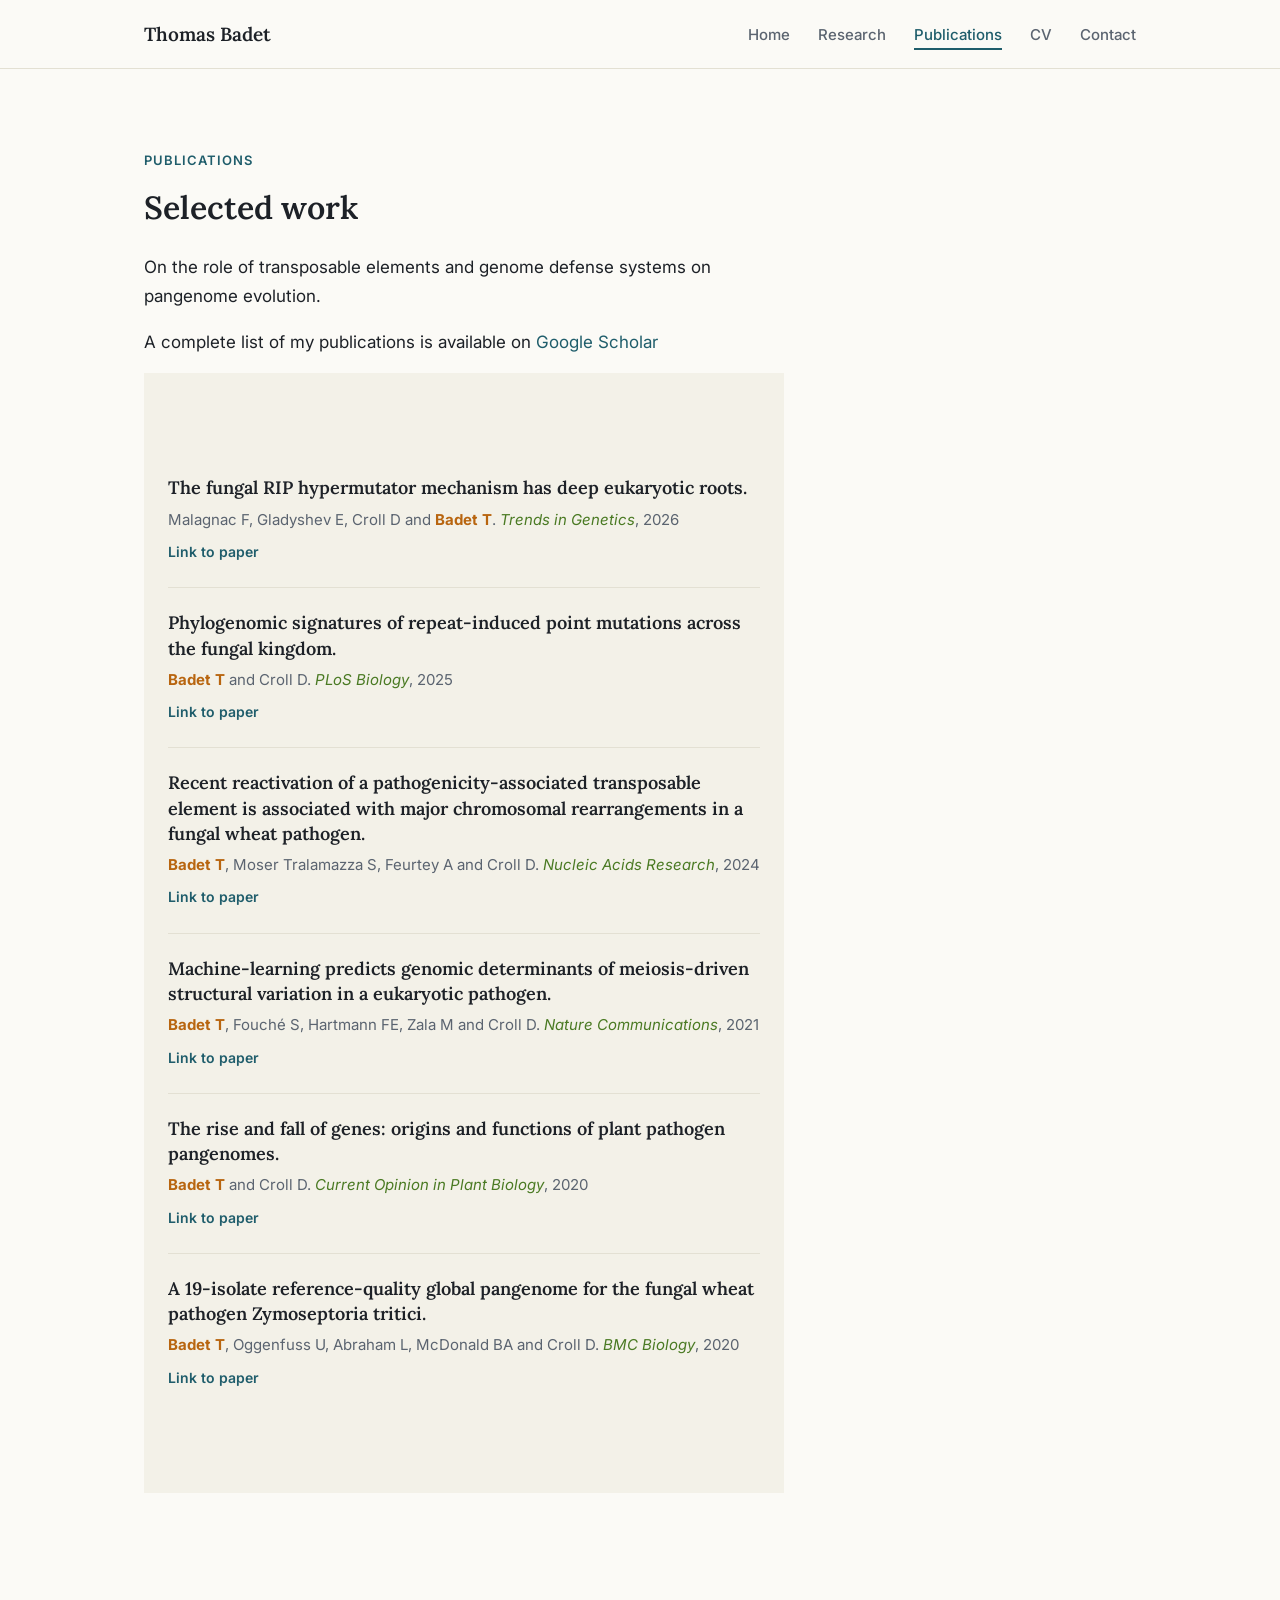
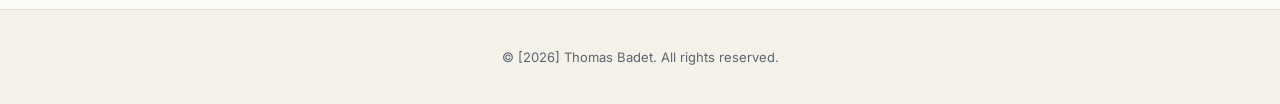
==== pages/publications.html @ 8e473db3 "Add files via upload" ====
<!DOCTYPE html>
<html lang="en">
<head>
<meta charset="UTF-8">
<meta name="viewport" content="width=device-width, initial-scale=1.0">
<title>Publications | Thomas Badet</title>
<link rel="preconnect" href="https://fonts.googleapis.com">
<link rel="preconnect" href="https://fonts.gstatic.com" crossorigin>
<link href="https://fonts.googleapis.com/css2?family=Inter:wght@400;500;600&family=Lora:wght@500;600&display=swap" rel="stylesheet">
<link rel="stylesheet" href="../assets/css/style.css">
</head>
<body>

<header class="site-header">
  <div class="nav-inner">
    <a class="nav-brand" href="../index.html">Thomas Badet</a>
    <ul class="nav-links">
      <li><a href="../index.html">Home</a></li>
      <li><a href="research.html">Research</a></li>
      <li><a href="publications.html" class="is-active">Publications</a></li>
      <li><a href="cv.html">CV</a></li>
      <li><a href="../index.html#contact">Contact</a></li>
    </ul>
  </div>
</header>

<main>

  <section>
    <div class="wrap">
      <div class="section-head">
        <span class="eyebrow">Publications</span>
        <h2 style="font-size: 32px;">Selected work</h2>
        <p class="lede">On the role of transposable elements and genome defense systems on pangenome evolution. </p>
        <p class="lede">A complete list of my publications is available on <a target="_blank" rel="noopener noreferrer" href="https://scholar.google.com/citations?user=i1IP7FYAAAAJ&hl">Google Scholar</a></p>

<section class="alt reveal">
  <div class="wrap">

    <ul class="pub-list">
      <li>
        <h3>The fungal RIP hypermutator mechanism has deep eukaryotic roots.</h3>
        <p class="pub-meta">
          Malagnac F, Gladyshev E, Croll D and
          <span class="author-highlight">Badet T</span>.
          <span class="journal">Trends in Genetics</span>, 2026
        </p>
        <a href="https://doi.org/10.1016/j.tig.2026.05.008" target="_blank" rel="noopener noreferrer" class="paper-link">
          Link to paper
        </a>
      </li>

      <li>
        <h3>Phylogenomic signatures of repeat-induced point mutations across the fungal kingdom.</h3>
        <p class="pub-meta">
          <span class="author-highlight">Badet T</span> and Croll D.
          <span class="journal">PLoS Biology</span>, 2025
        </p>
        <a href="https://doi.org/10.1371/journal.pbio.3003433" target="_blank" rel="noopener noreferrer" class="paper-link">
          Link to paper
        </a>
      </li>

      <li>
        <h3>Recent reactivation of a pathogenicity-associated transposable element is associated with major chromosomal rearrangements in a fungal wheat pathogen.</h3>
        <p class="pub-meta">
          <span class="author-highlight">Badet T</span>,
          Moser Tralamazza S, Feurtey A and Croll D.
          <span class="journal">Nucleic Acids Research</span>, 2024
        </p>
        <a href="https://doi.org/10.1093/nar/gkad1214" target="_blank" rel="noopener noreferrer" class="paper-link">
          Link to paper
        </a>
      </li>

      <li>
        <h3>Machine-learning predicts genomic determinants of meiosis-driven structural variation in a eukaryotic pathogen.</h3>
        <p class="pub-meta">
          <span class="author-highlight">Badet T</span>,
          Fouché S, Hartmann FE, Zala M and Croll D.
          <span class="journal">Nature Communications</span>, 2021
        </p>
        <a href="https://www.nature.com/articles/s41467-021-23862-x" target="_blank" rel="noopener noreferrer" class="paper-link">
          Link to paper
        </a>
      </li>

      <li>
        <h3>The rise and fall of genes: origins and functions of plant pathogen pangenomes.</h3>
        <p class="pub-meta">
          <span class="author-highlight">Badet T</span> and Croll D.
          <span class="journal">Current Opinion in Plant Biology</span>, 2020
        </p>
        <a href="https://doi.org/10.1016/j.pbi.2020.04.009" target="_blank" rel="noopener noreferrer" class="paper-link">
          Link to paper
        </a>
      </li>

      <li>
        <h3>A 19-isolate reference-quality global pangenome for the fungal wheat pathogen Zymoseptoria tritici.</h3>
        <p class="pub-meta">
          <span class="author-highlight">Badet T</span>,
          Oggenfuss U, Abraham L, McDonald BA and Croll D.
          <span class="journal">BMC Biology</span>, 2020
        </p>
        <a href="https://doi.org/10.1186/s12915-020-0744-3" target="_blank" rel="noopener noreferrer" class="paper-link">
          Link to paper
        </a>
      </li>

    </ul>

  </div>
</section>

</main>

<footer class="site-footer">
  <div class="wrap">
    <p>© [2026] Thomas Badet. All rights reserved.</p>
  </div>
</footer>

<script src="../assets/js/main.js"></script>
</body>
</html>
---- assets/css/style.css ----
/* ==========================================================================
   Academic profile — shared stylesheet
   Used by index.html and everything in /pages/
   ========================================================================== */

:root{
  --bg: #fbfaf6;
  --bg-alt: #f3f1e8;
  --surface: #ffffff;
  --text: #1d2127;
  --text-muted: #5b6470;
  --accent: #1f5d6b;
  --accent-dark: #133b45;
  --accent-soft: rgba(31,93,107,0.08);
  --border: #e3e0d3;
  --shadow: rgba(20,30,35,0.10);

  --hl-author: #b8650f;
  --hl-journal: #4a7a23;
  --hl-affiliation: #8a6a4f;

  --serif: 'Lora', Georgia, serif;
  --sans: 'Inter', -apple-system, BlinkMacSystemFont, sans-serif;
  --max-w: 1040px;
  --radius: 6px;

  color-scheme: light;
}

html[data-theme="dark"]{
  --bg: #13171b;
  --bg-alt: #191e23;
  --surface: #1a1f24;
  --text: #e8e6df;
  --text-muted: #98a1ab;
  --accent: #6fc4d4;
  --accent-dark: #a3dce6;
  --accent-soft: rgba(111,196,212,0.12);
  --border: #2a3037;
  --shadow: rgba(0,0,0,0.45);

  --hl-author: #e2a45c;
  --hl-journal: #8fc065;
  --hl-affiliation: #b59a82;

  color-scheme: dark;
}

*{ box-sizing: border-box; }
html{ scroll-behavior: smooth; }

body{
  margin: 0;
  background: var(--bg);
  color: var(--text);
  font-family: var(--sans);
  font-size: 16px;
  line-height: 1.7;
  -webkit-font-smoothing: antialiased;
  transition: background-color .25s ease, color .25s ease;
}

a{ color: var(--accent); text-decoration: none; }
a:hover{ text-decoration: underline; }
a:focus-visible, button:focus-visible{
  outline: 2px solid var(--accent);
  outline-offset: 3px;
}

img{ max-width: 100%; display: block; }

h1, h2, h3{ font-family: var(--serif); font-weight: 600; margin: 0 0 .5em; color: var(--text); }

.wrap{
  max-width: var(--max-w);
  margin: 0 auto;
  padding: 0 24px;
}

.eyebrow{
  display: block;
  font-size: 13px;
  letter-spacing: .08em;
  text-transform: uppercase;
  color: var(--accent);
  font-weight: 600;
  margin-bottom: 10px;
}

/* ---------- Reveal-on-scroll ---------- */
.reveal{ opacity: 0; transform: translateY(14px); transition: opacity .6s ease, transform .6s ease; }
.reveal.is-visible{ opacity: 1; transform: translateY(0); }
@media (prefers-reduced-motion: reduce){
  .reveal{ opacity: 1; transform: none; transition: none; }
}

/* ---------- Header / Nav ---------- */
.site-header{
  position: sticky;
  top: 0;
  z-index: 50;
  background: var(--bg);
  background: color-mix(in srgb, var(--bg) 92%, transparent);
  backdrop-filter: blur(8px);
  border-bottom: 1px solid var(--border);
  transition: background-color .25s ease, border-color .25s ease;
}
.nav-inner{
  max-width: var(--max-w);
  margin: 0 auto;
  padding: 18px 24px;
  display: flex;
  align-items: center;
  justify-content: space-between;
  flex-wrap: wrap;
  gap: 14px;
}
.nav-brand{
  font-family: var(--serif);
  font-size: 19px;
  font-weight: 600;
  color: var(--text);
}
.nav-brand:hover{ text-decoration: none; }
.nav-group{
  display: flex;
  align-items: center;
  gap: 28px;
  flex-wrap: wrap;
}
.nav-links{
  display: flex;
  gap: 28px;
  list-style: none;
  margin: 0;
  padding: 0;
  flex-wrap: wrap;
}
.nav-links a{
  color: var(--text-muted);
  font-size: 15px;
  font-weight: 500;
  text-decoration: none;
  padding-bottom: 4px;
  border-bottom: 2px solid transparent;
}
.nav-links a:hover{ color: var(--accent); text-decoration: none; }
.nav-links a.is-active{
  color: var(--accent);
  border-color: var(--accent);
}

/* ---------- Theme toggle ---------- */
.theme-toggle{
  display: inline-flex;
  align-items: center;
  justify-content: center;
  width: 36px;
  height: 36px;
  border-radius: 999px;
  border: 1px solid var(--border);
  background: var(--surface);
  color: var(--text-muted);
  cursor: pointer;
  flex-shrink: 0;
  transition: background-color .2s ease, border-color .2s ease, color .2s ease;
}
.theme-toggle:hover{ color: var(--accent); border-color: var(--accent); }
.theme-toggle svg{ width: 17px; height: 17px; }
.theme-toggle .icon-sun{ display: none; }
.theme-toggle .icon-moon{ display: block; }
html[data-theme="dark"] .theme-toggle .icon-sun{ display: block; }
html[data-theme="dark"] .theme-toggle .icon-moon{ display: none; }

main{ display: block; }

section{ padding: 80px 0; }
section.alt{ background: var(--bg-alt); transition: background-color .25s ease; }
section + section{ border-top: 1px solid var(--border); }

/* ---------- Buttons ---------- */
.btn{
  display: inline-block;
  font-size: 14px;
  font-weight: 600;
  padding: 11px 22px;
  border-radius: var(--radius);
  border: 1px solid var(--accent);
  color: var(--accent);
  text-decoration: none;
  transition: background-color .15s ease, color .15s ease;
}
.btn:hover{ background: var(--accent-soft); text-decoration: none; }
.btn-primary{ background: var(--accent); color: #fff; border-color: var(--accent); }
.btn-primary:hover{ background: var(--accent-dark); border-color: var(--accent-dark); color: var(--bg); }

/* ---------- Hero ---------- */
.hero{
  display: grid;
  grid-template-columns: 0.85fr 1.15fr;
  gap: 48px;
  align-items: center;
  padding-top: 56px;
}
.hero-photo-frame{
  width: 100%;
  max-width: 280px;
  aspect-ratio: 1/1;
  border-radius: var(--radius);
  overflow: hidden;
  box-shadow: 0 12px 28px var(--shadow);
  background: var(--bg-alt);
}
.hero-photo-frame img{ width: 100%; height: 100%; object-fit: cover; }
.photo-placeholder{
  width: 100%;
  height: 100%;
  display: flex;
  flex-direction: column;
  align-items: center;
  justify-content: center;
  gap: 12px;
  color: var(--text-muted);
  border: 1px dashed var(--border);
}
.photo-placeholder svg{ width: 50px; height: 50px; opacity: .5; }
.photo-placeholder span{ font-size: 12px; text-align: center; padding: 0 18px; }

.hero h1{ font-size: clamp(34px, 5vw, 48px); line-height: 1.1; margin-bottom: 10px; }
.hero-role{ color: var(--text-muted); font-size: 17px; margin-bottom: 22px; }
.hero-tagline{ color: var(--text); max-width: 560px; margin-bottom: 26px; }
.hero-actions{ display: flex; gap: 12px; flex-wrap: wrap; }

/* ---------- About / Research teaser ---------- */
.section-head{ max-width: 640px; margin-bottom: 36px; }
.section-head h2{ font-size: 28px; }
.lede{ font-size: 17px; color: var(--text); max-width: 700px; }
.instruction{ color: var(--text-muted); font-style: italic; font-size: 14px; margin-top: 10px; }
.tags{ display: flex; flex-wrap: wrap; gap: 10px; margin-top: 24px; list-style: none; padding: 0; }
.tags li{
  font-size: 13px;
  color: var(--accent-dark);
  background: var(--accent-soft);
  padding: 6px 14px;
  border-radius: 999px;
}
html[data-theme="dark"] .tags li{ color: var(--text); }

.research-frame img {
  width: 100%;
  height: 100%;
  object-fit: contain;
}
/* ---------- Timeline ---------- */
.timeline{ margin-top: 8px; position: relative; }
.timeline-item{
  display: grid;
  grid-template-columns: 140px 1fr;
  gap: 24px;
  padding: 26px 0;
  border-top: 1px solid var(--border);
}
.timeline-item:first-child{ border-top: none; }
.timeline-years{ font-weight: 600; color: var(--accent); font-size: 16px; }
.timeline-item h3{ font-size: 21px; margin-bottom: 4px; }
.timeline-meta{ color: var(--text-muted); font-size: 15px; margin-bottom: 10px; }
.timeline-item ul{ margin: 0; padding-left: 18px; }
.timeline-item li{ margin-bottom: 6px; font-size: 15px; }

/* ---------- Research theme blocks (research.html) ---------- */
.theme-block{
  display: grid;
  grid-template-columns: 1.5fr 1fr;
  gap: 36px;
  align-items: center;
  padding: 36px 0;
  border-top: 1px solid var(--border);
}
.theme-block:first-child{ border-top: none; padding-top: 0; }
.theme-block:nth-child(even) .theme-image{ order: -1; }
.theme-block h3{ font-size: 20px; margin-bottom: 12px; }
.theme-block p{ color: var(--text-muted); margin: 0; }
.theme-image img{
  width: 100%;
  height: auto;
  border-radius: var(--radius);
  border: 1px solid var(--border);
  box-shadow: 0 10px 24px var(--shadow);
}

/* ---------- Publications: card grid (index.html) ---------- */
.pub-grid{
  display: grid;
  grid-template-columns: repeat(auto-fit, minmax(280px, 1fr));
  gap: 28px;
  margin-top: 8px;
}
.pub-card{
  background: var(--surface);
  border: 1px solid var(--border);
  border-radius: var(--radius);
  overflow: hidden;
  display: flex;
  flex-direction: column;
  transition: transform .2s ease, box-shadow .2s ease, border-color .2s ease;
}
.pub-card:hover{ transform: translateY(-3px); box-shadow: 0 14px 28px var(--shadow); }
.pub-thumb{
  aspect-ratio: 16/10;
  background: var(--bg-alt);
  display: flex;
  align-items: center;
  justify-content: center;
  border-bottom: 1px solid var(--border);
  overflow: hidden;
}
.pub-thumb img{ width: 100%; height: 100%; object-fit: cover; }
.pub-thumb span{ font-size: 12px; color: var(--text-muted); }
.pub-body{ padding: 20px; display: flex; flex-direction: column; gap: 8px; flex: 1; }
.pub-body h3{ font-size: 17px; line-height: 1.4; }
.pub-meta{ font-size: 14px; color: var(--text-muted); margin: 0; }
.pub-link{ font-size: 14px; font-weight: 600; margin-top: auto; }

/* ---------- Publications: full list (publications.html, cv.html) ---------- */
.pub-list{
  list-style: none;
  margin: 0;
  padding: 0;
}
.pub-list li{
  padding: 22px 0;
  border-top: 1px solid var(--border);
}
.pub-list li:first-child{ border-top: none; }
.pub-list h3{
  margin: 0 0 6px;
  font-size: 18px;
  line-height: 1.4;
}
.pub-list .pub-meta{ font-size: 15px; margin-bottom: 6px; }
.pub-list .paper-link{ font-size: 14px; font-weight: 600; color: var(--accent); }

.author-highlight{ color: var(--hl-author); font-weight: 700; }
.journal{ color: var(--hl-journal); font-style: italic; }

/* ---------- CV page ---------- */
.cv-intro{ font-size: 16px; max-width: 760px; color: var(--text); }
.cv-section{ margin-bottom: 44px; }
.cv-section h2{ font-size: 22px; margin-bottom: 18px; }
.cv-list{ list-style: none; margin: 0; padding: 0; }
.cv-list li{
  display: grid;
  grid-template-columns: 120px 1fr;
  gap: 18px;
  padding: 14px 0;
  border-top: 1px solid var(--border);
  font-size: 15px;
}
.cv-list li:first-child{ border-top: none; }
.cv-list .yr{ color: var(--accent); font-weight: 600; font-size: 15px; }
.cv-list h3{ font-size: 17px; margin: 0 0 4px; }
.cv-list .cv-affiliation{ color: var(--hl-affiliation); font-size: 14px; margin: 0; }

/* ---------- Contact ---------- */
.contact-grid{
  display: grid;
  grid-template-columns: 1fr 1fr;
  gap: 48px;
  margin-top: 8px;
}
.contact-block h3{
  font-size: 14px;
  text-transform: uppercase;
  letter-spacing: .05em;
  color: var(--text-muted);
  margin-bottom: 16px;
}
.contact-block p{ margin: 0 0 6px; font-size: 15px; }
.connect-list{ list-style: none; margin: 0; padding: 0; display: flex; flex-direction: column; gap: 10px; }
.connect-list a{ font-size: 15px; color: var(--text); }
.connect-list a:hover{ color: var(--accent); }

/* ---------- Footer ---------- */
.site-footer{
  background: var(--bg-alt);
  border-top: 1px solid var(--border);
  padding: 36px 0;
  text-align: center;
  transition: background-color .25s ease, border-color .25s ease;
}
.site-footer p{ font-size: 13px; color: var(--text-muted); margin: 0; }

/* ---------- Responsive ---------- */
@media (max-width: 820px){
  .hero{ grid-template-columns: 1fr; }
  .hero-photo-frame{ margin: 0 auto; }
  .contact-grid{ grid-template-columns: 1fr; gap: 30px; }
  .timeline-item{ grid-template-columns: 1fr; gap: 6px; }
  .cv-list li{ grid-template-columns: 90px 1fr; }
  .theme-block{ grid-template-columns: 1fr; }
  .theme-block:nth-child(even) .theme-image{ order: 0; }
  section{ padding: 56px 0; }
}
@media (max-width: 480px){
  .nav-inner{ padding: 14px 18px; }
  .nav-group{ gap: 16px; }
  .nav-links{ gap: 16px; }
}
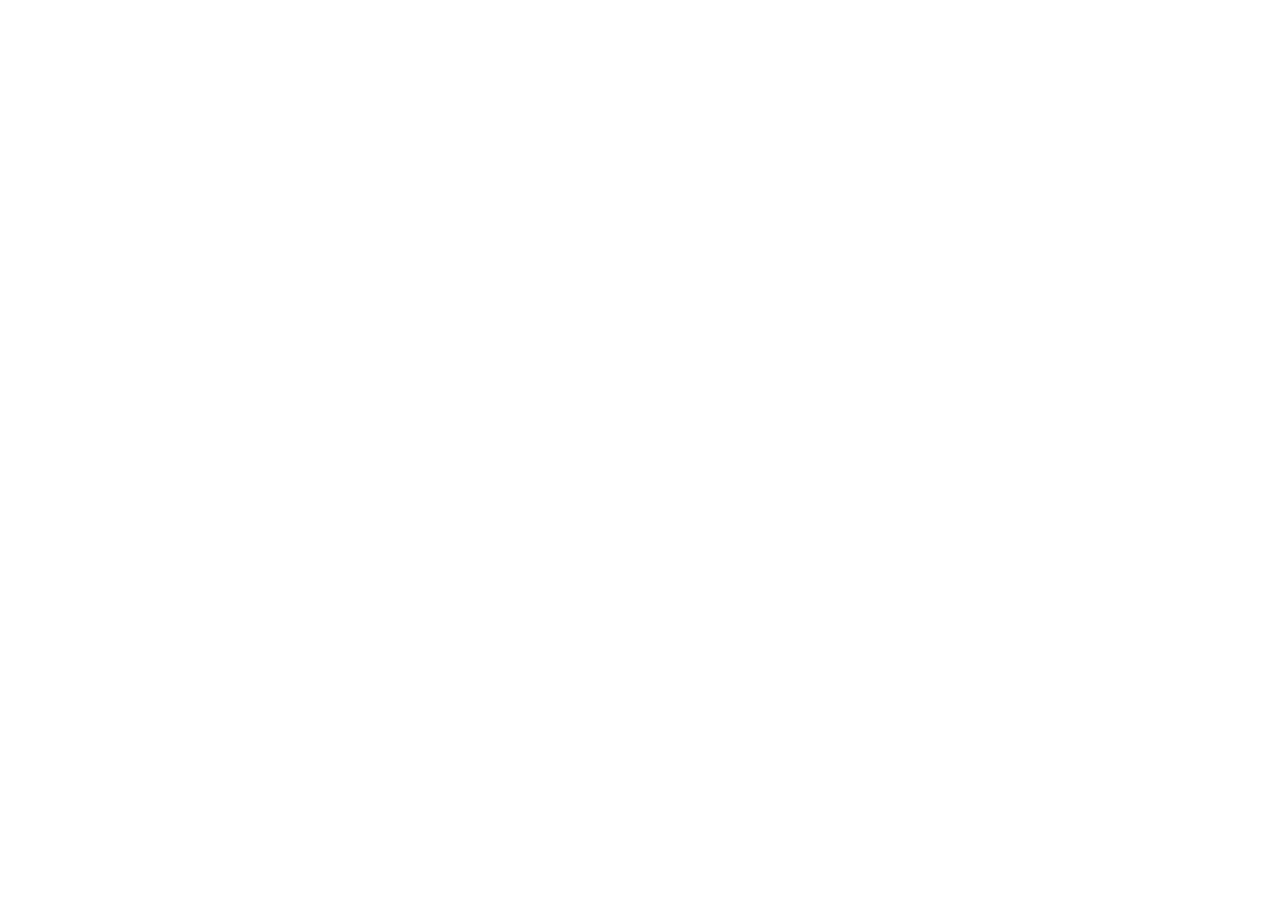
==== commit 2c3be737: "Update publications.html" ====
--- a/pages/publications.html
+++ b/pages/publications.html
@@ -2,6 +2,14 @@
 <html lang="en">
 <head>
 <meta charset="UTF-8">
+<script>
+  (function(){
+    try{
+      var t = localStorage.getItem('theme');
+      if(!t){ t = window.matchMedia('(prefers-color-scheme: dark)').matches ? 'dark' : 'light'; }
+      document.documentElement.setAttribute('data-theme', t);
+    }catch(e){}
+  })();
 <meta name="viewport" content="width=device-width, initial-scale=1.0">
 <title>Publications | Thomas Badet</title>
 <link rel="preconnect" href="https://fonts.googleapis.com">
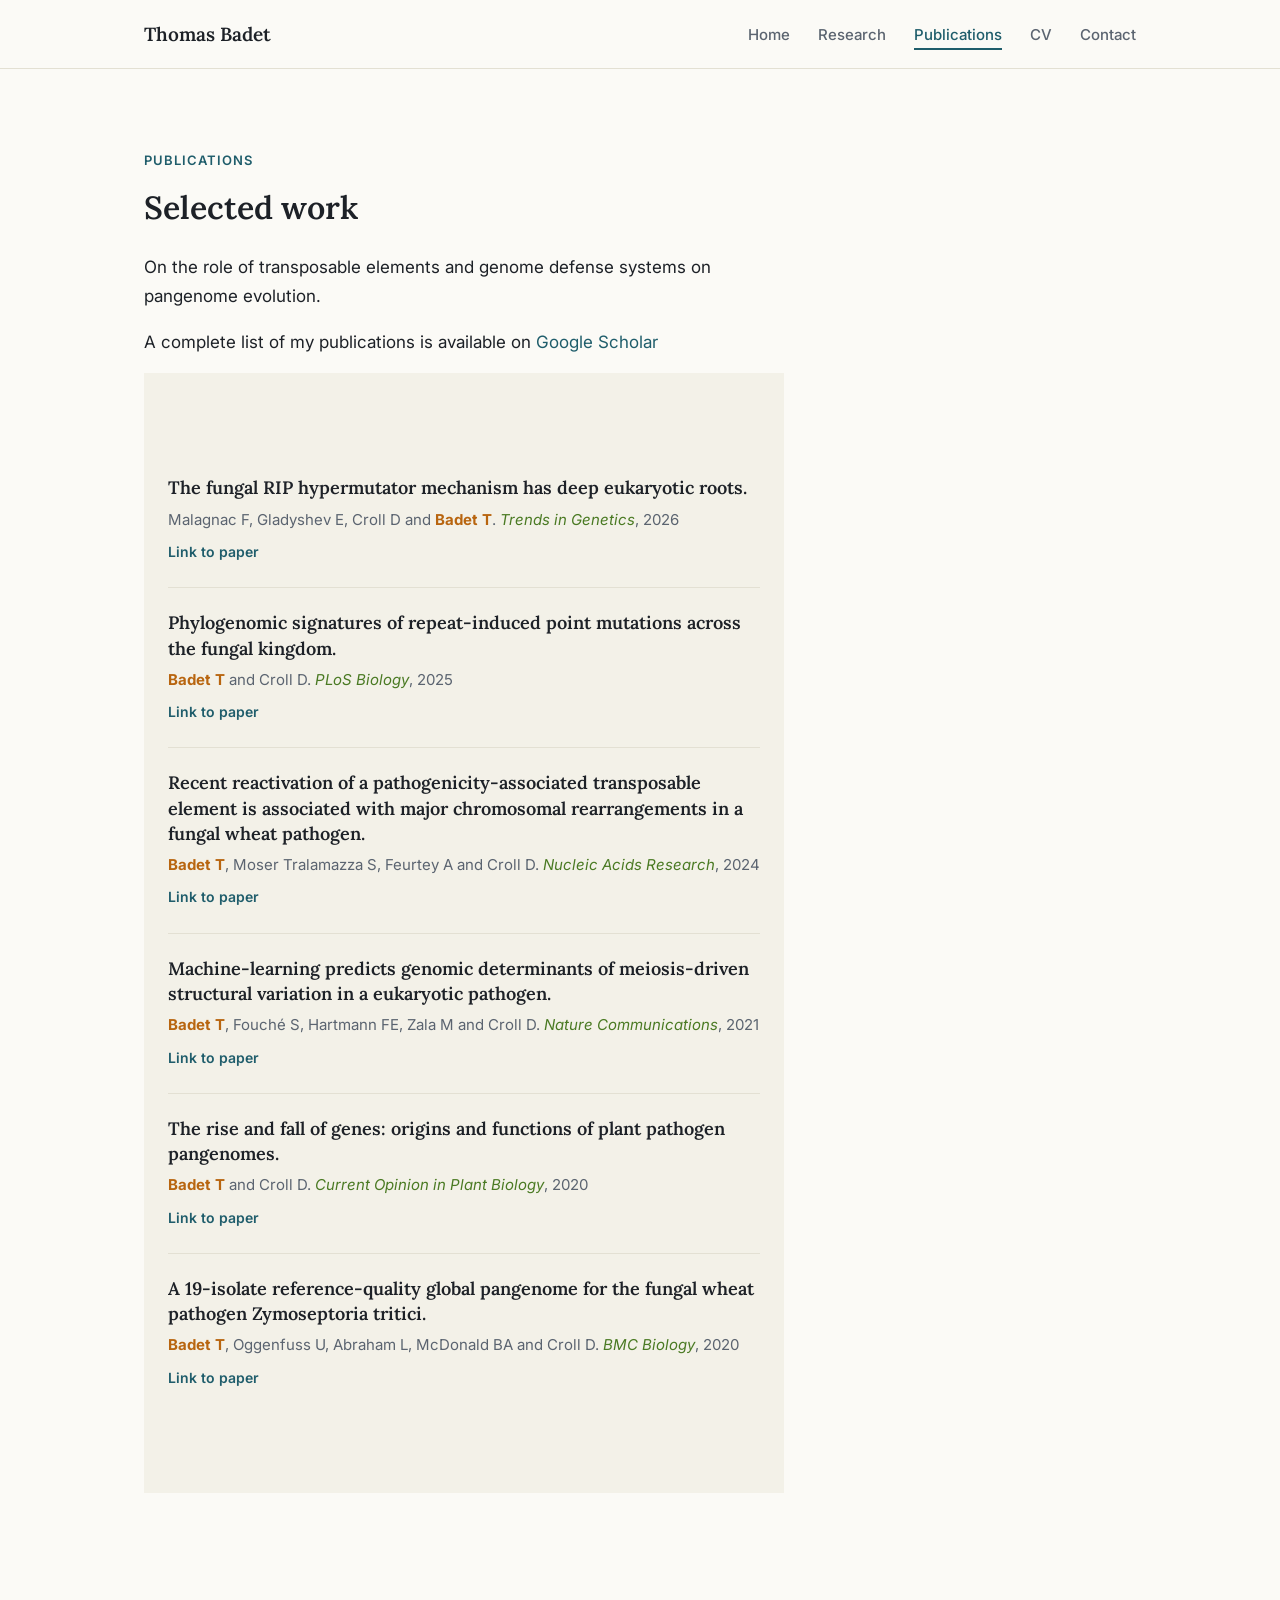
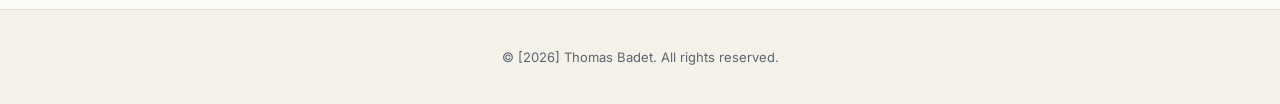
==== commit dd1dd4d2: "Update publications.html" ====
--- a/pages/publications.html
+++ b/pages/publications.html
@@ -10,6 +10,7 @@
       document.documentElement.setAttribute('data-theme', t);
     }catch(e){}
   })();
+</script>
 <meta name="viewport" content="width=device-width, initial-scale=1.0">
 <title>Publications | Thomas Badet</title>
 <link rel="preconnect" href="https://fonts.googleapis.com">
